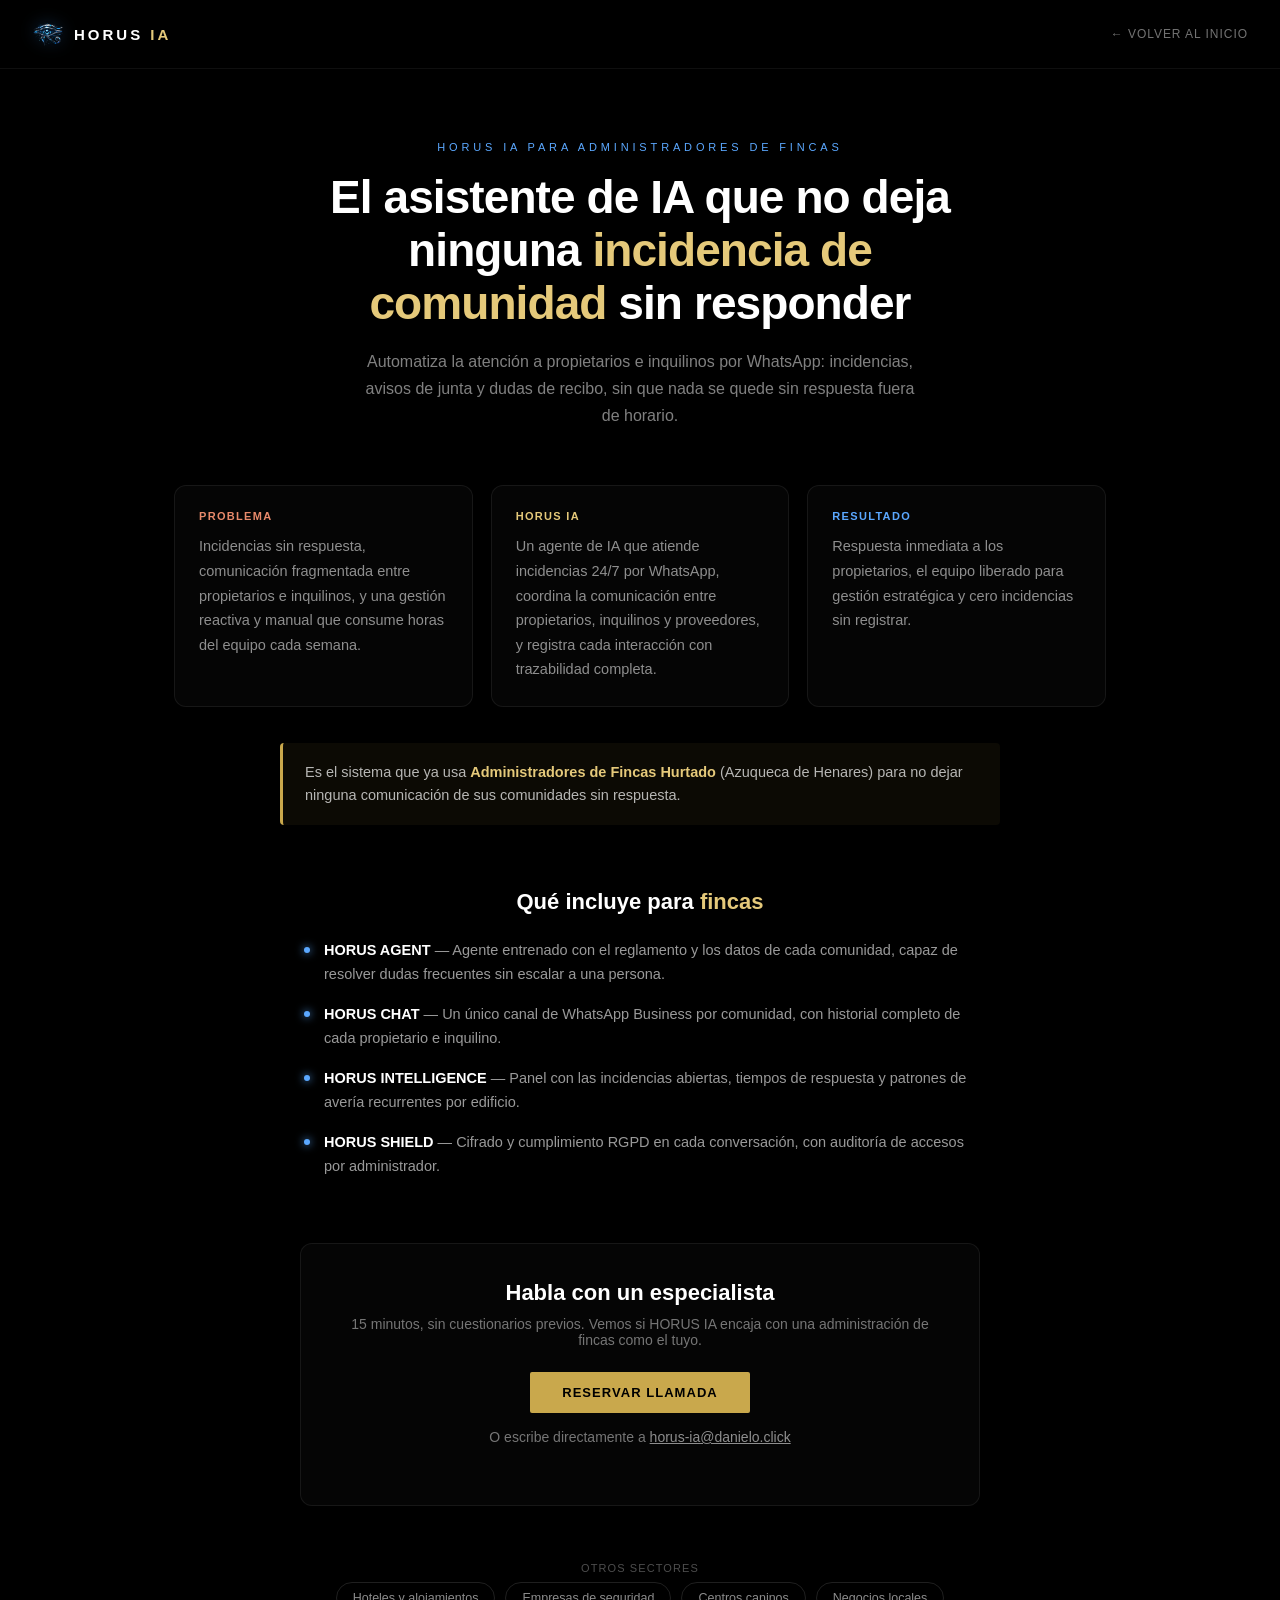
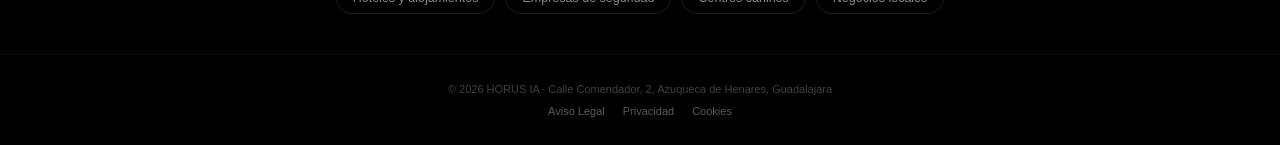
==== administradores-de-fincas.html @ b2a30b5a "Add files via upload" ====
<!DOCTYPE html>
<html lang="es">
<head>
<meta charset="UTF-8">
<meta name="viewport" content="width=device-width, initial-scale=1.0">
<title>Asistente de IA para Administradores de Fincas | HORUS IA</title>
<meta name="description" content="Agente de IA que atiende incidencias de comunidades 24/7, coordina propietarios e inquilinos y registra cada interacción con trazabilidad completa.">
<link rel="canonical" href="https://danielo.click/administradores-de-fincas.html">
<link rel="icon" type="image/png" sizes="32x32" href="favicon-32.png">
<link rel="icon" type="image/png" sizes="16x16" href="favicon-16.png">
<link rel="apple-touch-icon" sizes="180x180" href="apple-touch-icon.png">
<script type="application/ld+json">
{
  "@context": "https://schema.org",
  "@type": "Service",
  "serviceType": "Asistente de inteligencia artificial para administradores de fincas",
  "name": "HORUS IA para Administradores de Fincas",
  "description": "Agente de IA que atiende incidencias de comunidades 24/7, coordina propietarios e inquilinos y registra cada interacción con trazabilidad completa.",
  "provider": {
    "@type": "Organization",
    "name": "HORUS IA",
    "url": "https://danielo.click/",
    "email": "horus-ia@danielo.click",
    "telephone": "+34661679002"
  },
  "areaServed": {
    "@type": "Country",
    "name": "España"
  },
  "url": "https://danielo.click/administradores-de-fincas.html"
}
</script>
<style>
:root {
  --gold:       #C9A84C;
  --gold-light: #E5C97A;
  --blue:       #3B8FE8;
  --blue-bright:#5BA8FF;
  --black:      #000000;
  --white:      #FFFFFF;
}
*{margin:0;padding:0;box-sizing:border-box;}
html{scroll-behavior:smooth;}
body{
  background:var(--black);color:var(--white);
  font-family:-apple-system,BlinkMacSystemFont,'SF Pro Display','Segoe UI',sans-serif;
  min-height:100vh;display:flex;flex-direction:column;
}
header{
  display:flex;align-items:center;justify-content:space-between;
  padding:18px 32px;border-bottom:1px solid rgba(255,255,255,0.06);
  background:rgba(0,0,0,0.6);
}
.logo{display:flex;align-items:center;gap:10px;text-decoration:none;}
.logo img{width:32px;height:32px;object-fit:contain;filter:drop-shadow(0 0 8px rgba(59,143,232,0.5));}
.logo-text{font-size:15px;font-weight:700;letter-spacing:0.2em;text-transform:uppercase;color:var(--white);}
.logo-text .gold{color:var(--gold-light);}
.back-link{color:rgba(255,255,255,0.45);text-decoration:none;font-size:12px;letter-spacing:0.08em;text-transform:uppercase;transition:color 0.3s;}
.back-link:hover{color:var(--white);}

main{flex:1;}
.hero-wrap{max-width:720px;margin:0 auto;padding:72px 24px 8px;text-align:center;}
.eyebrow{font-size:11px;letter-spacing:0.35em;text-transform:uppercase;color:var(--blue-bright);margin-bottom:18px;}
h1{font-size:clamp(30px,4.5vw,46px);font-weight:800;line-height:1.15;letter-spacing:-0.02em;margin-bottom:18px;text-wrap:balance;}
h1 .gold{color:var(--gold-light);}
.sub{font-size:16px;color:rgba(255,255,255,0.5);max-width:560px;margin:0 auto;line-height:1.7;}

.cols{display:grid;grid-template-columns:repeat(3,1fr);gap:18px;max-width:980px;margin:48px auto 0;padding:0 24px;}
.col-card{background:rgba(255,255,255,0.02);border:1px solid rgba(255,255,255,0.07);border-radius:12px;padding:24px;}
.col-label{font-size:11px;letter-spacing:0.12em;text-transform:uppercase;margin-bottom:12px;display:block;font-weight:700;}
.col-label.problem{color:#E88A6B;}
.col-label.solution{color:var(--gold-light);}
.col-label.result{color:var(--blue-bright);}
.col-card p{color:rgba(255,255,255,0.55);font-size:14.5px;line-height:1.7;}

.client-note{max-width:720px;margin:36px auto 0;padding:18px 22px;border-left:3px solid var(--gold);background:rgba(201,168,76,0.06);border-radius:4px;font-size:14.5px;color:rgba(255,255,255,0.7);line-height:1.6;}
.client-note strong{color:var(--gold-light);}

h2.section-h{max-width:720px;margin:64px auto 24px;padding:0 24px;font-size:22px;font-weight:800;text-align:center;}
h2.section-h .gold{color:var(--gold-light);}

.features{max-width:720px;margin:0 auto 8px;padding:0 24px;display:flex;flex-direction:column;gap:16px;}
.feature-item{display:flex;gap:14px;align-items:flex-start;}
.feature-dot{width:6px;height:6px;border-radius:50%;background:var(--blue-bright);margin-top:8px;flex-shrink:0;box-shadow:0 0 8px var(--blue-bright);}
.feature-item p{color:rgba(255,255,255,0.6);font-size:14.5px;line-height:1.65;}
.feature-item strong{color:var(--white);}

.cta-card{max-width:680px;margin:64px auto 56px;padding:36px 32px;text-align:center;background:rgba(255,255,255,0.02);border:1px solid rgba(255,255,255,0.07);border-radius:12px;}
.cta-card h2{font-size:22px;margin-bottom:10px;}
.cta-card p{color:rgba(255,255,255,0.45);font-size:14px;margin-bottom:24px;}
.cta-btn{display:inline-block;background:var(--gold);color:var(--black);padding:13px 32px;border-radius:2px;text-decoration:none;font-size:13px;letter-spacing:0.08em;text-transform:uppercase;font-weight:700;transition:background 0.3s;}
.cta-btn:hover{background:var(--gold-light);}
.cta-secondary{margin-top:16px;font-size:12.5px;color:rgba(255,255,255,0.35);}
.cta-secondary a{color:rgba(255,255,255,0.55);}

.sector-links{max-width:980px;margin:0 auto;padding:0 24px 48px;text-align:center;}
.sector-links p{font-size:11px;text-transform:uppercase;letter-spacing:0.1em;color:rgba(255,255,255,0.3);margin-bottom:14px;}
.sector-links ul{display:flex;flex-wrap:wrap;justify-content:center;gap:10px;list-style:none;}
.sector-links a{font-size:12.5px;color:rgba(255,255,255,0.55);text-decoration:none;border:1px solid rgba(255,255,255,0.12);padding:8px 16px;border-radius:100px;transition:all 0.3s;}
.sector-links a:hover{color:var(--black);background:var(--gold-light);border-color:var(--gold-light);}

footer{text-align:center;padding:28px 24px;font-size:11px;color:rgba(255,255,255,0.25);border-top:1px solid rgba(255,255,255,0.05);}
footer a{color:rgba(255,255,255,0.35);text-decoration:none;}
footer a:hover{color:var(--gold-light);}
.footer-links{list-style:none;display:flex;justify-content:center;gap:18px;margin-top:10px;flex-wrap:wrap;}
.footer-links a{font-size:11px;}

@media(max-width:760px){
  .cols{grid-template-columns:1fr;}
  header{padding:16px 20px;}
  .hero-wrap{padding:48px 20px 8px;}
}
</style>
</head>
<body>

<header>
  <a href="index.html" class="logo">
    <img src="horus-eye-logo.png" alt="HORUS IA Logo">
    <span class="logo-text">HORUS <span class="gold">IA</span></span>
  </a>
  <a href="index.html" class="back-link">← Volver al inicio</a>
</header>

<main>
  <div class="hero-wrap">
    <p class="eyebrow">HORUS IA para administradores de fincas</p>
    <h1>El asistente de IA que no deja<br>ninguna <span class="gold">incidencia de comunidad</span> sin responder</h1>
    <p class="sub">Automatiza la atención a propietarios e inquilinos por WhatsApp: incidencias, avisos de junta y dudas de recibo, sin que nada se quede sin respuesta fuera de horario.</p>
  </div>

  <div class="cols">
    <div class="col-card">
      <span class="col-label problem">Problema</span>
      <p>Incidencias sin respuesta, comunicación fragmentada entre propietarios e inquilinos, y una gestión reactiva y manual que consume horas del equipo cada semana.</p>
    </div>
    <div class="col-card">
      <span class="col-label solution">HORUS IA</span>
      <p>Un agente de IA que atiende incidencias 24/7 por WhatsApp, coordina la comunicación entre propietarios, inquilinos y proveedores, y registra cada interacción con trazabilidad completa.</p>
    </div>
    <div class="col-card">
      <span class="col-label result">Resultado</span>
      <p>Respuesta inmediata a los propietarios, el equipo liberado para gestión estratégica y cero incidencias sin registrar.</p>
    </div>
  </div>

  <div class="client-note">Es el sistema que ya usa <strong>Administradores de Fincas Hurtado</strong> (Azuqueca de Henares) para no dejar ninguna comunicación de sus comunidades sin respuesta.</div>


  <h2 class="section-h">Qué incluye para <span class="gold">fincas</span></h2>
  <div class="features">
    <div class="feature-item"><span class="feature-dot"></span><p><strong>HORUS AGENT</strong> — Agente entrenado con el reglamento y los datos de cada comunidad, capaz de resolver dudas frecuentes sin escalar a una persona.</p></div>
    <div class="feature-item"><span class="feature-dot"></span><p><strong>HORUS CHAT</strong> — Un único canal de WhatsApp Business por comunidad, con historial completo de cada propietario e inquilino.</p></div>
    <div class="feature-item"><span class="feature-dot"></span><p><strong>HORUS INTELLIGENCE</strong> — Panel con las incidencias abiertas, tiempos de respuesta y patrones de avería recurrentes por edificio.</p></div>
    <div class="feature-item"><span class="feature-dot"></span><p><strong>HORUS SHIELD</strong> — Cifrado y cumplimiento RGPD en cada conversación, con auditoría de accesos por administrador.</p></div>
  </div>

  <div class="cta-card">
    <h2>Habla con un especialista</h2>
    <p>15 minutos, sin cuestionarios previos. Vemos si HORUS IA encaja con una administración de fincas como el tuyo.</p>
    <a href="agenda.html" class="cta-btn">Reservar llamada</a>
    <p class="cta-secondary">O escribe directamente a <a href="mailto:horus-ia@danielo.click">horus-ia@danielo.click</a></p>
  </div>

  <div class="sector-links">
    <p>Otros sectores</p>
    <ul>
      <li><a href="hoteles-alojamientos.html">Hoteles y alojamientos</a></li>
      <li><a href="empresas-seguridad.html">Empresas de seguridad</a></li>
      <li><a href="centros-caninos.html">Centros caninos</a></li>
      <li><a href="negocios-locales.html">Negocios locales</a></li>
    </ul>
  </div>
</main>

<footer>
  © 2026 HORUS IA · Calle Comendador, 2, Azuqueca de Henares, Guadalajara
  <ul class="footer-links">
    <li><a href="aviso-legal.html">Aviso Legal</a></li>
    <li><a href="politica-privacidad.html">Privacidad</a></li>
    <li><a href="politica-cookies.html">Cookies</a></li>
  </ul>
</footer>

</body>
</html>
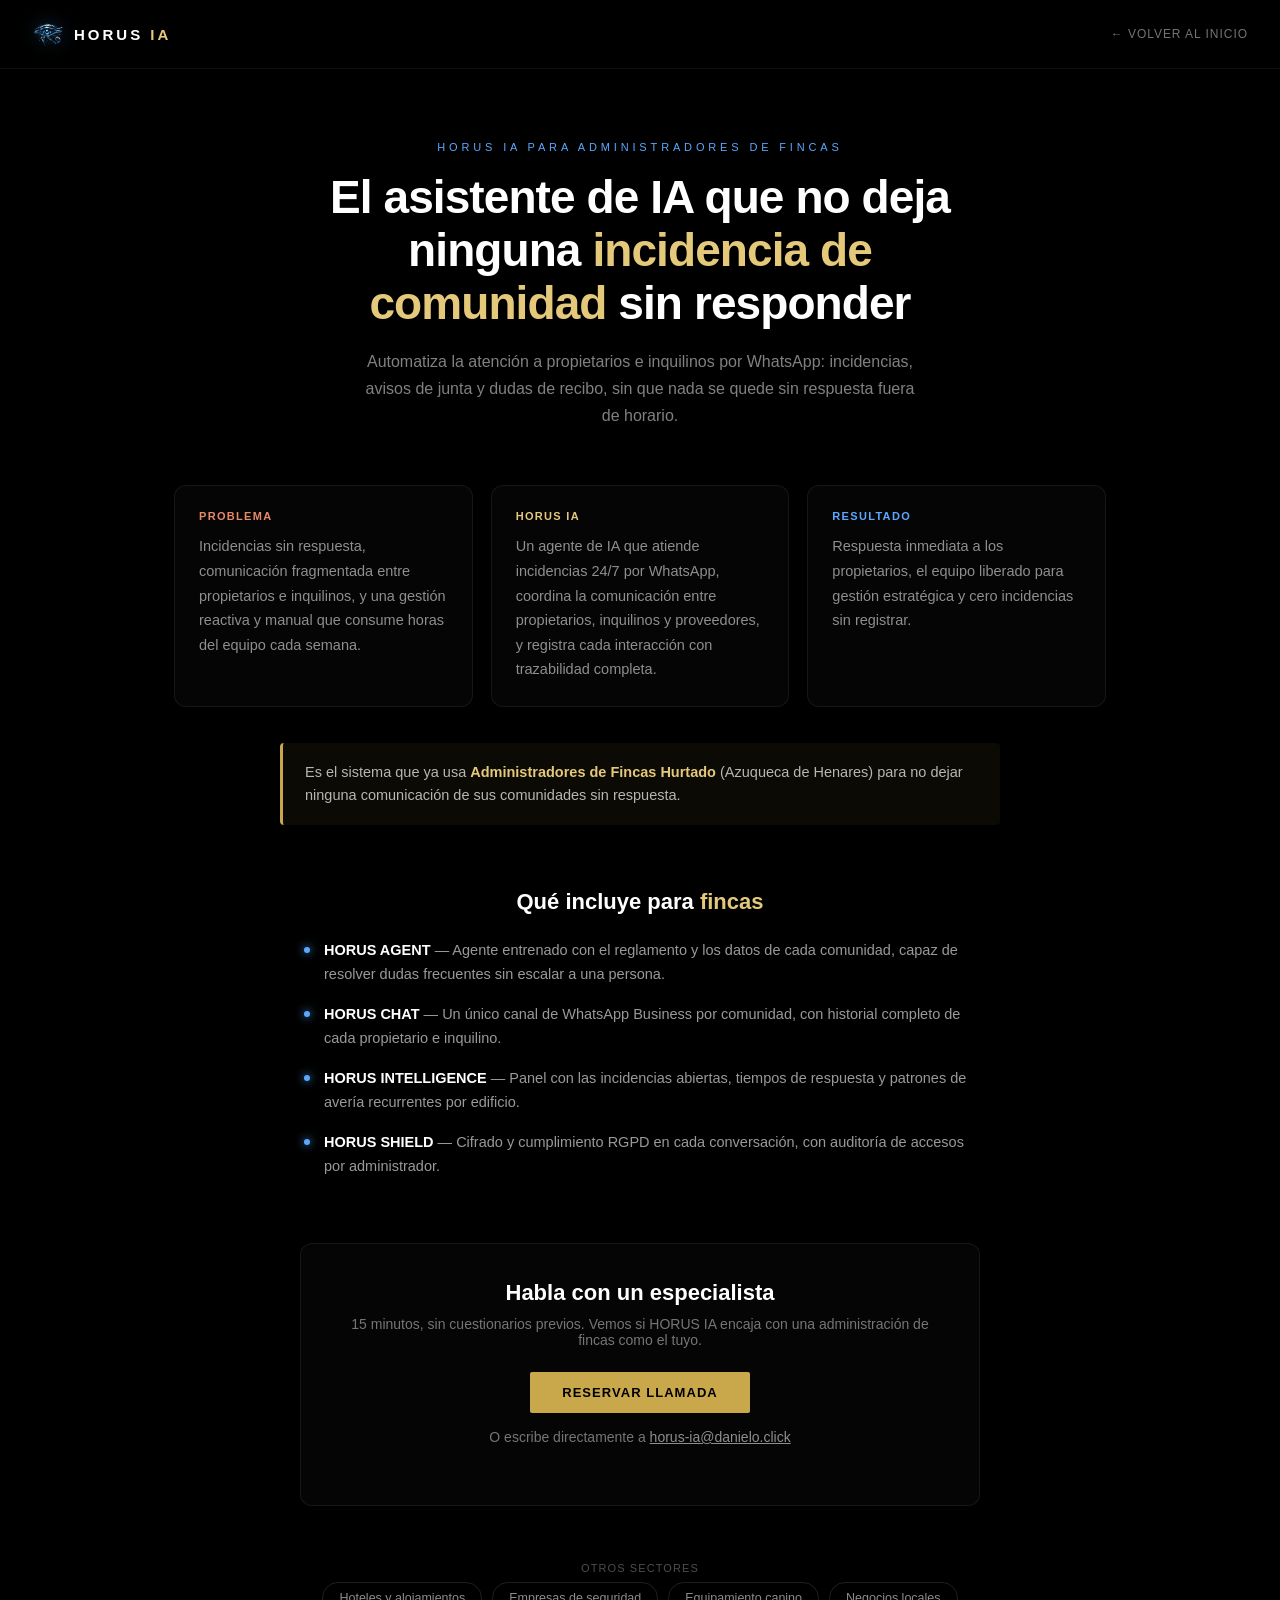
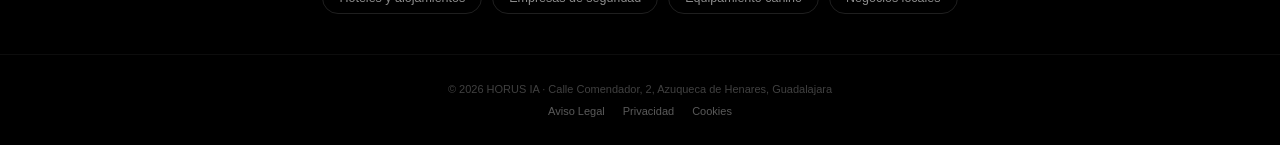
==== commit b23292a3: "Add files via upload" ====
--- a/administradores-de-fincas.html
+++ b/administradores-de-fincas.html
@@ -167,7 +167,7 @@
     <ul>
       <li><a href="hoteles-alojamientos.html">Hoteles y alojamientos</a></li>
       <li><a href="empresas-seguridad.html">Empresas de seguridad</a></li>
-      <li><a href="centros-caninos.html">Centros caninos</a></li>
+      <li><a href="centros-caninos.html">Equipamiento canino</a></li>
       <li><a href="negocios-locales.html">Negocios locales</a></li>
     </ul>
   </div>
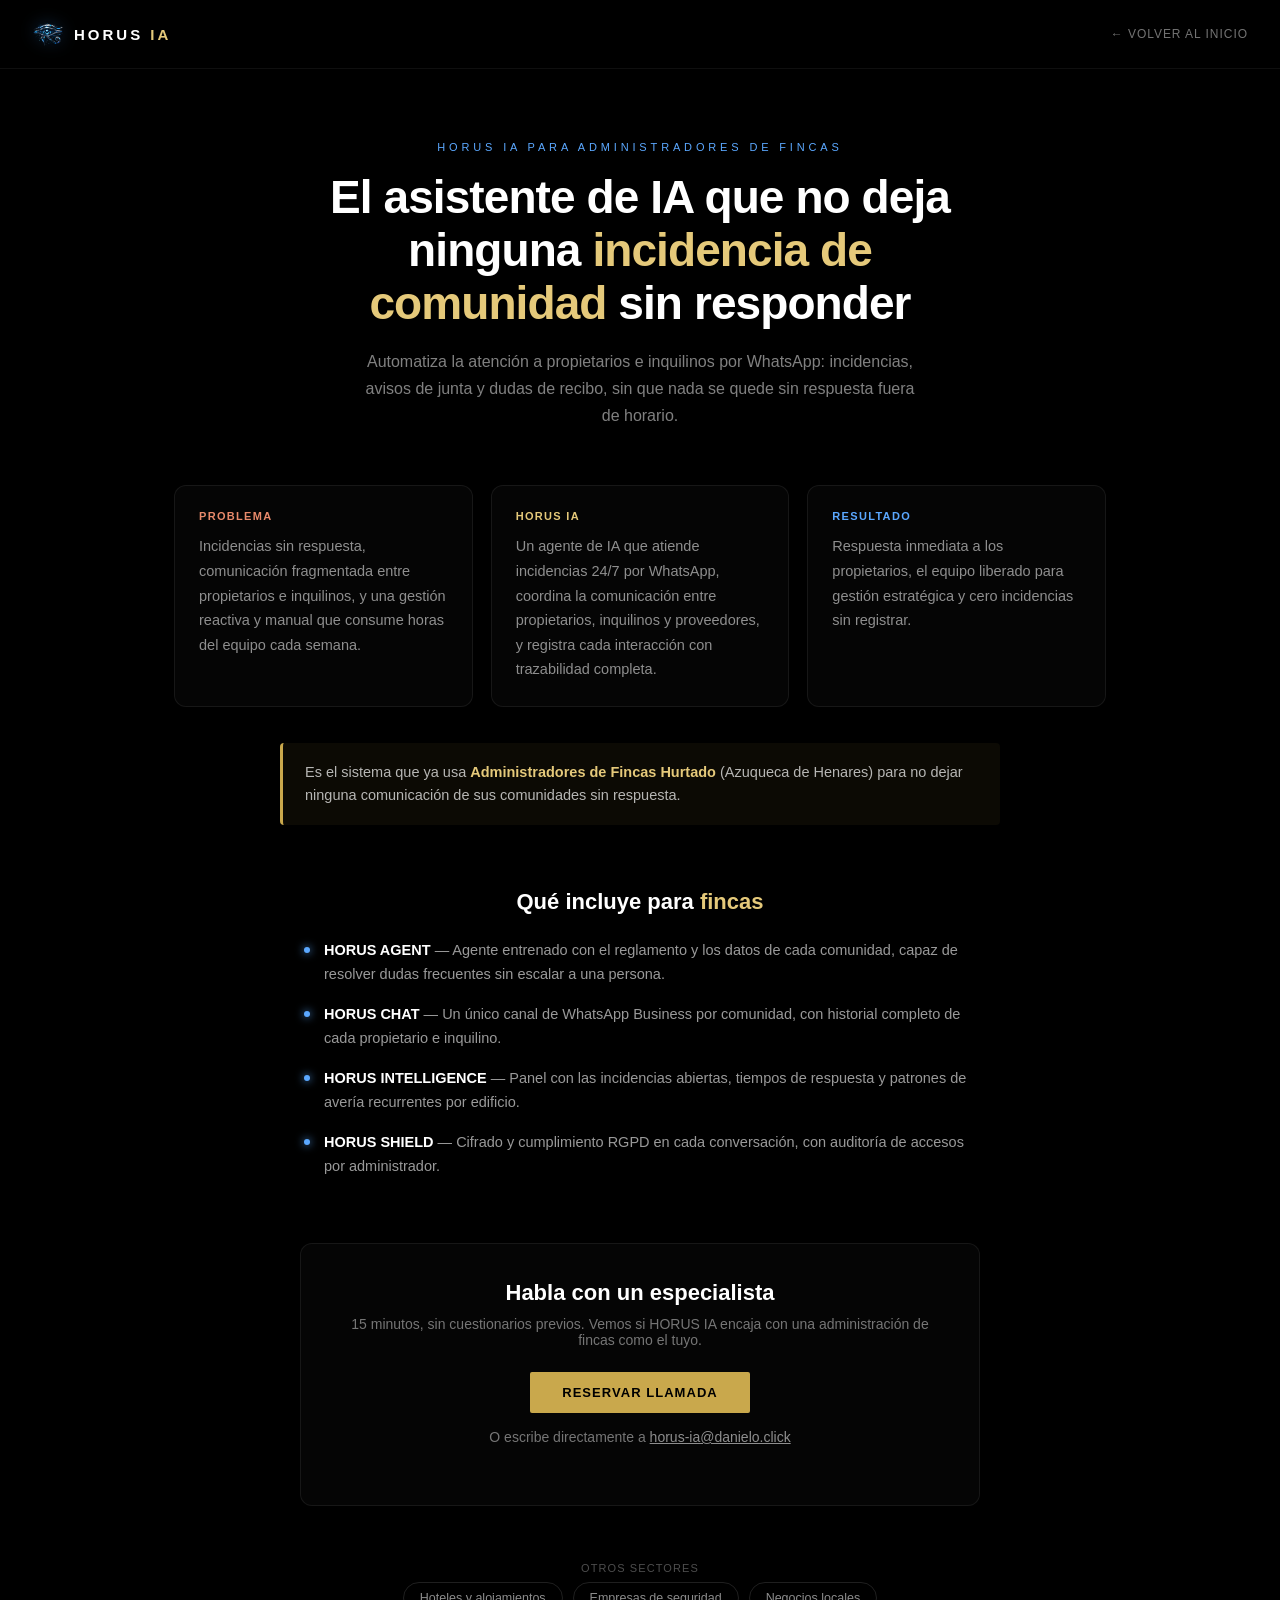
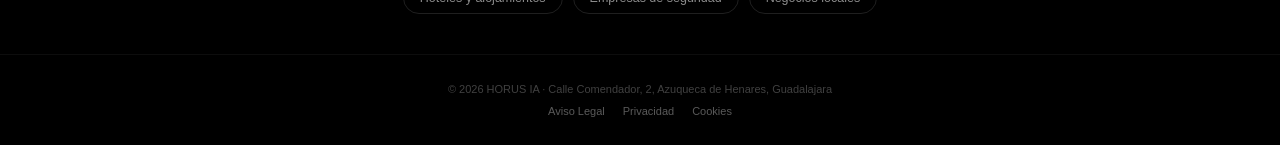
==== commit 4de6ea3b: "Replace landing with the follow-up redesign - New home: full-viewport hero over the eye film, glass " ====
--- a/administradores-de-fincas.html
+++ b/administradores-de-fincas.html
@@ -167,7 +167,6 @@
     <ul>
       <li><a href="hoteles-alojamientos.html">Hoteles y alojamientos</a></li>
       <li><a href="empresas-seguridad.html">Empresas de seguridad</a></li>
-      <li><a href="centros-caninos.html">Equipamiento canino</a></li>
       <li><a href="negocios-locales.html">Negocios locales</a></li>
     </ul>
   </div>
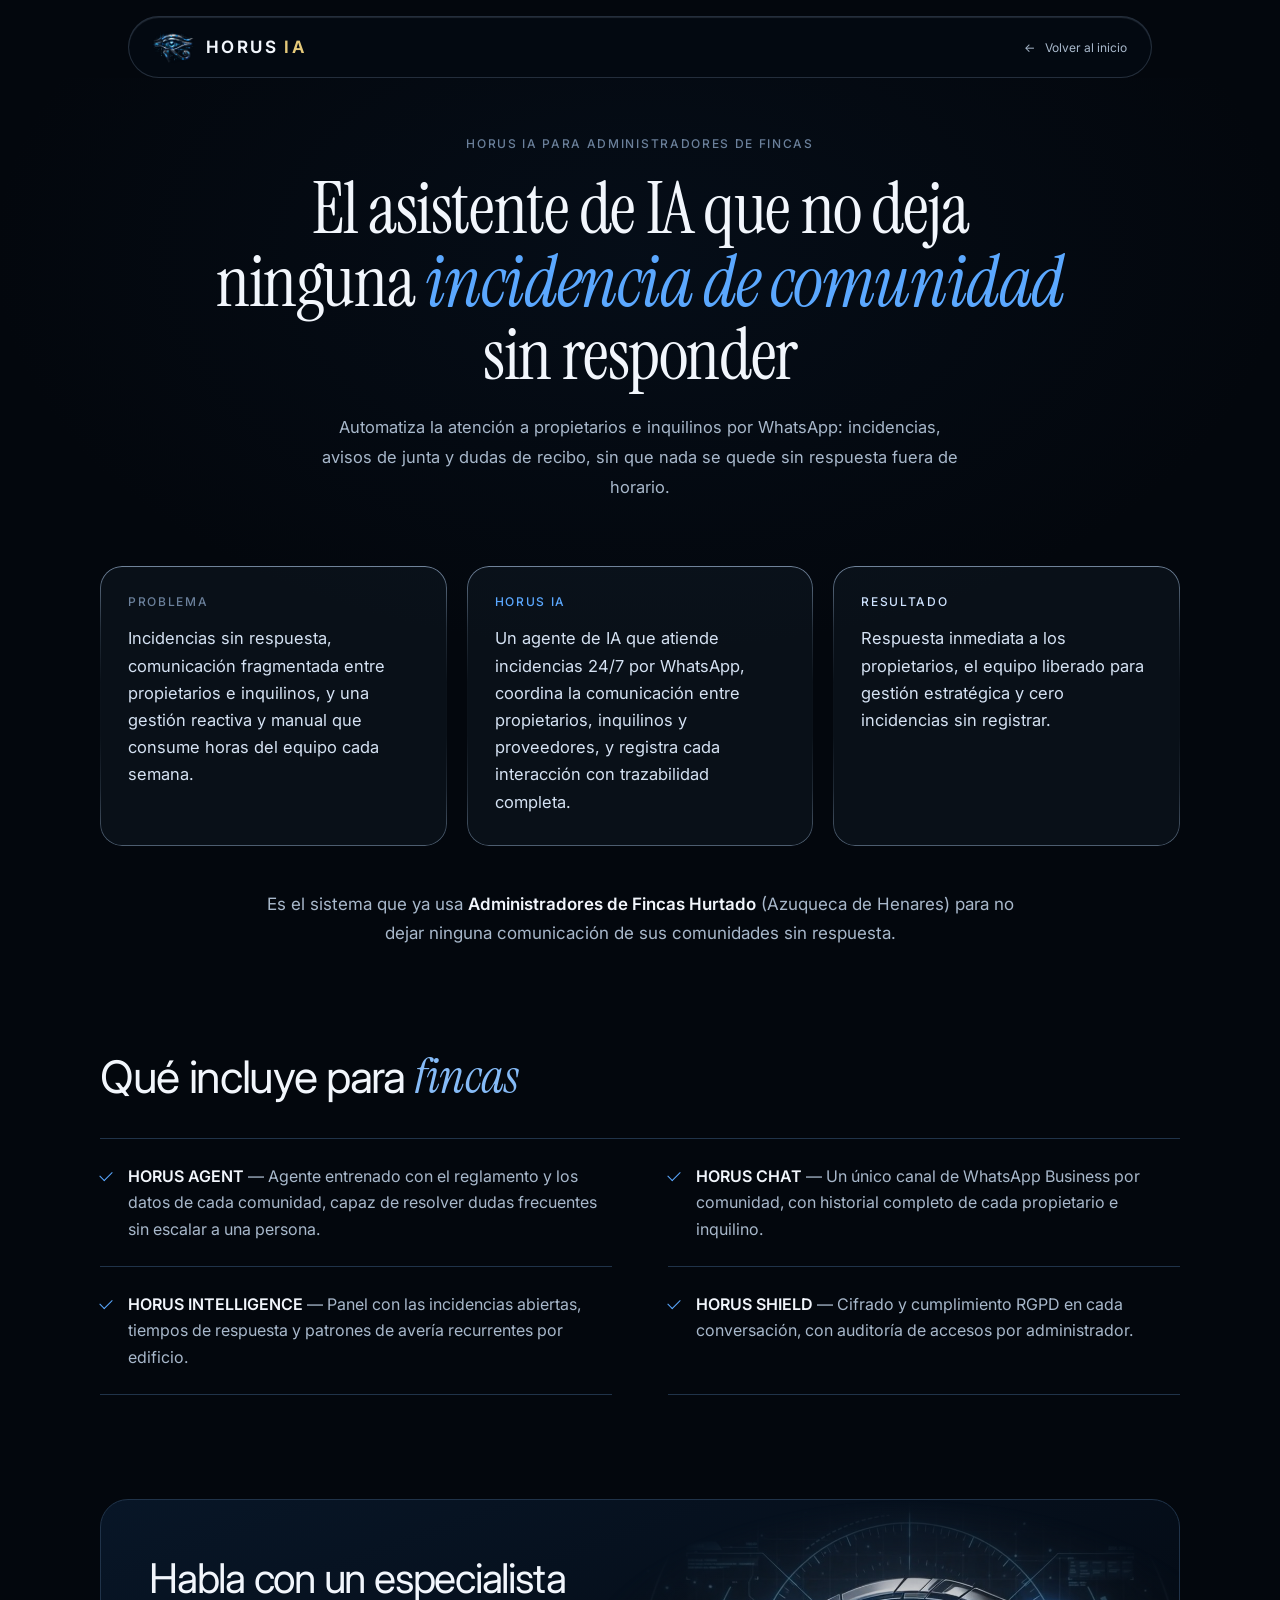
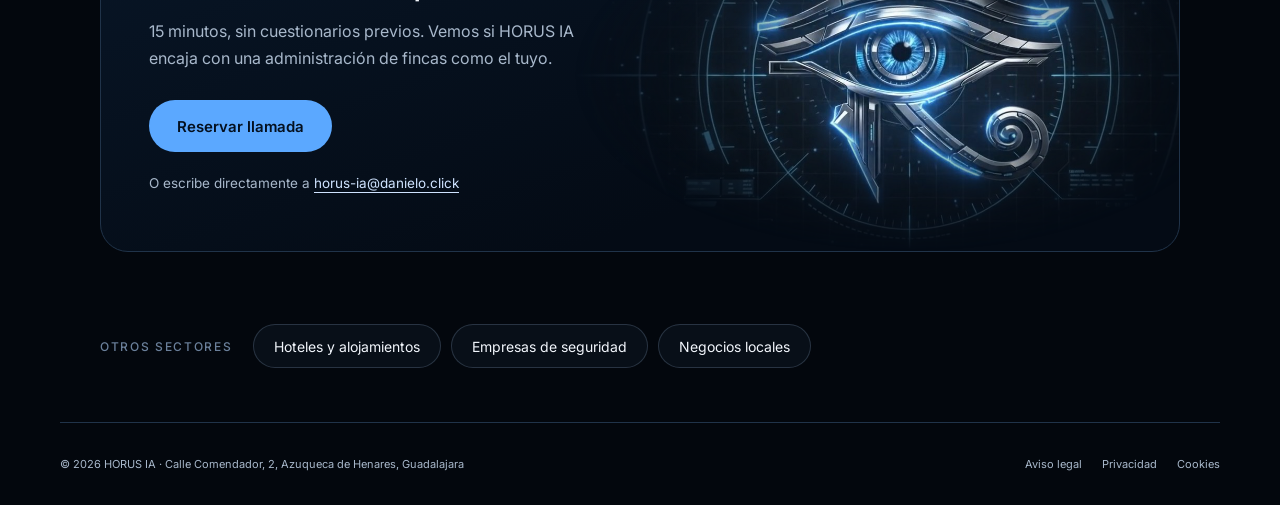
==== commit 54ab1560: "Restyle legal and sector pages; restore the chat widget - Legal pages (3) and sector pages (4) now u" ====
--- a/administradores-de-fincas.html
+++ b/administradores-de-fincas.html
@@ -30,103 +30,27 @@
   "url": "https://danielo.click/administradores-de-fincas.html"
 }
 </script>
-<style>
-:root {
-  --gold:       #C9A84C;
-  --gold-light: #E5C97A;
-  --blue:       #3B8FE8;
-  --blue-bright:#5BA8FF;
-  --black:      #000000;
-  --white:      #FFFFFF;
-}
-*{margin:0;padding:0;box-sizing:border-box;}
-html{scroll-behavior:smooth;}
-body{
-  background:var(--black);color:var(--white);
-  font-family:-apple-system,BlinkMacSystemFont,'SF Pro Display','Segoe UI',sans-serif;
-  min-height:100vh;display:flex;flex-direction:column;
-}
-header{
-  display:flex;align-items:center;justify-content:space-between;
-  padding:18px 32px;border-bottom:1px solid rgba(255,255,255,0.06);
-  background:rgba(0,0,0,0.6);
-}
-.logo{display:flex;align-items:center;gap:10px;text-decoration:none;}
-.logo img{width:32px;height:32px;object-fit:contain;filter:drop-shadow(0 0 8px rgba(59,143,232,0.5));}
-.logo-text{font-size:15px;font-weight:700;letter-spacing:0.2em;text-transform:uppercase;color:var(--white);}
-.logo-text .gold{color:var(--gold-light);}
-.back-link{color:rgba(255,255,255,0.45);text-decoration:none;font-size:12px;letter-spacing:0.08em;text-transform:uppercase;transition:color 0.3s;}
-.back-link:hover{color:var(--white);}
-
-main{flex:1;}
-.hero-wrap{max-width:720px;margin:0 auto;padding:72px 24px 8px;text-align:center;}
-.eyebrow{font-size:11px;letter-spacing:0.35em;text-transform:uppercase;color:var(--blue-bright);margin-bottom:18px;}
-h1{font-size:clamp(30px,4.5vw,46px);font-weight:800;line-height:1.15;letter-spacing:-0.02em;margin-bottom:18px;text-wrap:balance;}
-h1 .gold{color:var(--gold-light);}
-.sub{font-size:16px;color:rgba(255,255,255,0.5);max-width:560px;margin:0 auto;line-height:1.7;}
-
-.cols{display:grid;grid-template-columns:repeat(3,1fr);gap:18px;max-width:980px;margin:48px auto 0;padding:0 24px;}
-.col-card{background:rgba(255,255,255,0.02);border:1px solid rgba(255,255,255,0.07);border-radius:12px;padding:24px;}
-.col-label{font-size:11px;letter-spacing:0.12em;text-transform:uppercase;margin-bottom:12px;display:block;font-weight:700;}
-.col-label.problem{color:#E88A6B;}
-.col-label.solution{color:var(--gold-light);}
-.col-label.result{color:var(--blue-bright);}
-.col-card p{color:rgba(255,255,255,0.55);font-size:14.5px;line-height:1.7;}
-
-.client-note{max-width:720px;margin:36px auto 0;padding:18px 22px;border-left:3px solid var(--gold);background:rgba(201,168,76,0.06);border-radius:4px;font-size:14.5px;color:rgba(255,255,255,0.7);line-height:1.6;}
-.client-note strong{color:var(--gold-light);}
-
-h2.section-h{max-width:720px;margin:64px auto 24px;padding:0 24px;font-size:22px;font-weight:800;text-align:center;}
-h2.section-h .gold{color:var(--gold-light);}
-
-.features{max-width:720px;margin:0 auto 8px;padding:0 24px;display:flex;flex-direction:column;gap:16px;}
-.feature-item{display:flex;gap:14px;align-items:flex-start;}
-.feature-dot{width:6px;height:6px;border-radius:50%;background:var(--blue-bright);margin-top:8px;flex-shrink:0;box-shadow:0 0 8px var(--blue-bright);}
-.feature-item p{color:rgba(255,255,255,0.6);font-size:14.5px;line-height:1.65;}
-.feature-item strong{color:var(--white);}
-
-.cta-card{max-width:680px;margin:64px auto 56px;padding:36px 32px;text-align:center;background:rgba(255,255,255,0.02);border:1px solid rgba(255,255,255,0.07);border-radius:12px;}
-.cta-card h2{font-size:22px;margin-bottom:10px;}
-.cta-card p{color:rgba(255,255,255,0.45);font-size:14px;margin-bottom:24px;}
-.cta-btn{display:inline-block;background:var(--gold);color:var(--black);padding:13px 32px;border-radius:2px;text-decoration:none;font-size:13px;letter-spacing:0.08em;text-transform:uppercase;font-weight:700;transition:background 0.3s;}
-.cta-btn:hover{background:var(--gold-light);}
-.cta-secondary{margin-top:16px;font-size:12.5px;color:rgba(255,255,255,0.35);}
-.cta-secondary a{color:rgba(255,255,255,0.55);}
-
-.sector-links{max-width:980px;margin:0 auto;padding:0 24px 48px;text-align:center;}
-.sector-links p{font-size:11px;text-transform:uppercase;letter-spacing:0.1em;color:rgba(255,255,255,0.3);margin-bottom:14px;}
-.sector-links ul{display:flex;flex-wrap:wrap;justify-content:center;gap:10px;list-style:none;}
-.sector-links a{font-size:12.5px;color:rgba(255,255,255,0.55);text-decoration:none;border:1px solid rgba(255,255,255,0.12);padding:8px 16px;border-radius:100px;transition:all 0.3s;}
-.sector-links a:hover{color:var(--black);background:var(--gold-light);border-color:var(--gold-light);}
-
-footer{text-align:center;padding:28px 24px;font-size:11px;color:rgba(255,255,255,0.25);border-top:1px solid rgba(255,255,255,0.05);}
-footer a{color:rgba(255,255,255,0.35);text-decoration:none;}
-footer a:hover{color:var(--gold-light);}
-.footer-links{list-style:none;display:flex;justify-content:center;gap:18px;margin-top:10px;flex-wrap:wrap;}
-.footer-links a{font-size:11px;}
-
-@media(max-width:760px){
-  .cols{grid-template-columns:1fr;}
-  header{padding:16px 20px;}
-  .hero-wrap{padding:48px 20px 8px;}
-}
-</style>
+<meta name="theme-color" content="#03070d">
+<link rel="stylesheet" href="agenda.css">
+<link rel="stylesheet" href="typography.css">
+<link rel="stylesheet" href="pages.css">
 </head>
 <body>
 
-<header>
-  <a href="index.html" class="logo">
-    <img src="horus-eye-logo.png" alt="HORUS IA Logo">
-    <span class="logo-text">HORUS <span class="gold">IA</span></span>
+<a class="skip-link" href="#contenido">Saltar al contenido</a>
+<header class="site-header">
+  <a class="brand" href="index.html" aria-label="HORUS IA, volver al inicio">
+    <img src="assets/horus-eye-logo-192.png" width="44" height="35" alt="">
+    <span>HORUS <b>IA</b></span>
   </a>
-  <a href="index.html" class="back-link">← Volver al inicio</a>
+  <a class="back-link" href="index.html"><span aria-hidden="true">←</span> Volver al inicio</a>
 </header>
 
-<main>
-  <div class="hero-wrap">
+<main id="contenido" class="sector">
+  <div class="booking-intro">
     <p class="eyebrow">HORUS IA para administradores de fincas</p>
-    <h1>El asistente de IA que no deja<br>ninguna <span class="gold">incidencia de comunidad</span> sin responder</h1>
-    <p class="sub">Automatiza la atención a propietarios e inquilinos por WhatsApp: incidencias, avisos de junta y dudas de recibo, sin que nada se quede sin respuesta fuera de horario.</p>
+    <h1>El asistente de IA que no deja<br>ninguna <em>incidencia de comunidad</em> sin responder</h1>
+    <p class="intro-description">Automatiza la atención a propietarios e inquilinos por WhatsApp: incidencias, avisos de junta y dudas de recibo, sin que nada se quede sin respuesta fuera de horario.</p>
   </div>
 
   <div class="cols">
@@ -147,7 +71,7 @@
   <div class="client-note">Es el sistema que ya usa <strong>Administradores de Fincas Hurtado</strong> (Azuqueca de Henares) para no dejar ninguna comunicación de sus comunidades sin respuesta.</div>
 
 
-  <h2 class="section-h">Qué incluye para <span class="gold">fincas</span></h2>
+  <h2 class="section-h">Qué incluye para <em>fincas</em></h2>
   <div class="features">
     <div class="feature-item"><span class="feature-dot"></span><p><strong>HORUS AGENT</strong> — Agente entrenado con el reglamento y los datos de cada comunidad, capaz de resolver dudas frecuentes sin escalar a una persona.</p></div>
     <div class="feature-item"><span class="feature-dot"></span><p><strong>HORUS CHAT</strong> — Un único canal de WhatsApp Business por comunidad, con historial completo de cada propietario e inquilino.</p></div>
@@ -172,14 +96,7 @@
   </div>
 </main>
 
-<footer>
-  © 2026 HORUS IA · Calle Comendador, 2, Azuqueca de Henares, Guadalajara
-  <ul class="footer-links">
-    <li><a href="aviso-legal.html">Aviso Legal</a></li>
-    <li><a href="politica-privacidad.html">Privacidad</a></li>
-    <li><a href="politica-cookies.html">Cookies</a></li>
-  </ul>
-</footer>
+<footer><p>© 2026 HORUS IA · Calle Comendador, 2, Azuqueca de Henares, Guadalajara</p><nav class="footer-links" aria-label="Información legal"><a href="aviso-legal.html">Aviso legal</a><a href="politica-privacidad.html">Privacidad</a><a href="politica-cookies.html">Cookies</a></nav></footer>
 
 </body>
 </html>
--- a/agenda.css
+++ b/agenda.css
@@ -0,0 +1,87 @@
+/* Shared shell for the inner pages (booking, thank-you, sector and legal): header, intro and footer. */
+:root {
+  color-scheme: dark;
+  --background: #03070d;
+  --surface: #071221;
+  --text: #f2f6fc;
+  --muted: #a8b8cb;
+  --blue: #3b8fe8;
+  --blue-bright: #5ba8ff;
+  --line: #203349;
+}
+* { box-sizing: border-box; }
+body { margin: 0; min-width: 280px; background: var(--background); color: var(--text); font-family: var(--font-body, Inter, Arial, sans-serif); -webkit-font-smoothing: antialiased; }
+a { color: inherit; }
+button { font: inherit; }
+a, button { -webkit-tap-highlight-color: transparent; }
+a:focus-visible, button:focus-visible { outline: 2px solid var(--blue-bright); outline-offset: 5px; border-radius: 3px; }
+[hidden] { display: none !important; }
+.skip-link { position: fixed; z-index: 10; top: 10px; left: 10px; padding: 12px 18px; background: var(--blue-bright); color: #05101e; transform: translateY(-150%); }
+.skip-link:focus { transform: none; }
+.site-header { width: min(1024px, calc(100% - 32px)); margin: 16px auto 0; min-height: 60px; padding: 8px 24px 8px 22px; display: flex; justify-content: space-between; align-items: center; gap: 24px; border: 1px solid #b4d7ff2e; border-radius: 999px; background: #050c1680; box-shadow: inset 0 1px 1px #d2e6ff24; }
+.brand { display: inline-flex; align-items: center; gap: 11px; text-decoration: none; }
+.brand img { width: 44px; height: 35px; object-fit: contain; }
+.brand > span { font-family: var(--font-heading, var(--font-body, Inter, Arial, sans-serif)); font-size: 17px; font-weight: 650; letter-spacing: .14em; white-space: nowrap; }
+.brand b { color: #e5c97a; font-weight: 650; }
+.back-link { display: inline-flex; gap: 10px; align-items: center; min-height: 44px; font-size: 12px; color: var(--muted); text-decoration: none; }
+.back-link:hover { color: var(--blue-bright); }
+main { padding: 58px 24px 54px; background: radial-gradient(ellipse 650px 400px at 50% 9%, #102a492e, transparent); }
+.booking-intro { text-align: center; margin: 0 auto; max-width: 760px; }
+.eyebrow { color: #6b809b; font-size: 12px; letter-spacing: .14em; font-weight: 500; margin: 0 0 21px; }
+.booking-intro h1 { margin: 0; font-family: var(--font-display, Georgia, serif); font-weight: 400; font-size: clamp(40px, 5.6vw, 76px); line-height: 1.02; letter-spacing: -.02em; }
+.booking-intro h1 em { color: var(--blue-bright); font-style: italic; }
+.intro-description { max-width: 580px; margin: 22px auto 0; font-size: 15px; line-height: 1.8; color: var(--muted); }
+.call-details { display: flex; justify-content: center; flex-wrap: wrap; list-style: none; padding: 0; margin: 25px 0 38px; gap: 10px 28px; color: #cbdbec; font-size: 12px; }
+.call-details li { display: flex; align-items: center; gap: 8px; }
+.call-details span { color: var(--blue-bright); }
+.booking-section { max-width: 1080px; margin: 0 auto; }
+.booking-heading { margin: 0 0 18px; text-align: center; }
+h2 { margin: 0; font-family: var(--font-heading, var(--font-body, Inter, Arial, sans-serif)); font-weight: 500; font-size: 16px; line-height: 1.5; letter-spacing: -.015em; }
+.booking-card { padding: 16px; border: 1px solid var(--line); border-radius: 22px; background: var(--surface); box-shadow: 0 18px 90px #02071066; }
+#cal-booking-inline { width: 100%; min-height: 650px; }
+#cal-booking-inline iframe { max-width: 100%; }
+.calendar-status { display: flex; align-items: center; justify-content: center; flex-wrap: wrap; gap: 10px 13px; padding: 14px; margin-bottom: 12px; border: 1px solid #25496f; border-radius: 6px; color: #c4ddfb; background: #102339; }
+.calendar-status p { margin: 0; font-size: 12px; line-height: 1.7; text-align: center; }
+.loading-dot { width: 7px; height: 7px; border-radius: 50%; background: var(--blue-bright); animation: pulse 1.6s ease-in-out infinite; }
+.calendar-status.is-delayed .loading-dot { animation: none; }
+.retry-button { background: transparent; border: 1px solid var(--blue); border-radius: 4px; color: #d7e9ff; min-height: 40px; padding: 8px 13px; font-size: 12px; cursor: pointer; }
+.retry-button:hover { background: #183a5e; }
+.calendar-fallback { display: flex; flex-wrap: wrap; gap: 4px 8px; justify-content: center; align-items: center; margin: 21px 0 0; color: var(--muted); font-size: 12px; line-height: 1.7; text-align: center; }
+.calendar-fallback a { color: var(--blue-bright); text-decoration-thickness: 1px; text-underline-offset: 4px; padding-block: 8px; }
+.calendar-fallback a:hover { color: #bad9ff; }
+.booking-confirmation { text-align: center; color: #bac9dc; font-size: 11px; line-height: 1.7; margin: 8px 0 0; }
+.booking-confirmation span { color: var(--blue-bright); margin-right: 6px; }
+.noscript-note { color: var(--muted); padding: 20px; font-size: 14px; line-height: 1.7; }
+footer { display: flex; align-items: center; justify-content: space-between; gap: 20px; max-width: 1160px; width: calc(100% - 80px); margin: 0 auto; border-top: 1px solid var(--line); padding-block: 26px; color: var(--muted); font-size: 11px; }
+footer p { margin: 0; }
+footer a { padding-block: 8px; text-decoration: none; }
+footer a:hover { color: var(--blue-bright); }
+.thanks-card { max-width: 520px; margin: 40px auto 0; padding: 32px 28px; border: 1px solid var(--line); border-radius: 22px; background: var(--surface); }
+.thanks-card p { margin: 0; color: var(--muted); font-size: 15px; line-height: 1.7; }
+.thanks-card a:not(.thanks-button) { color: var(--blue-bright); text-underline-offset: 4px; }
+.thanks-button { display: inline-flex; align-items: center; justify-content: center; min-height: 52px; margin: 20px 0; padding: 14px 28px; border-radius: 999px; background: var(--blue-bright); color: #04101f; font-size: 15px; font-weight: 600; text-decoration: none; }
+.thanks-button:hover { background: #8cc3ff; }
+.footer-links { display: flex; flex-wrap: wrap; gap: 4px 20px; }
+@keyframes pulse { 50% { opacity: .25; } }
+@media (max-width: 640px) {
+  .site-header { min-height: 56px; width: calc(100% - 20px); margin-top: 10px; padding: 6px 18px; gap: 12px; }
+  .brand { gap: 7px; }
+  .brand img { width: 37px; height: 31px; }
+  .brand > span { font-size: 15px; letter-spacing: .12em; }
+  .back-link { font-size: 11px; gap: 6px; }
+  main { padding: 38px 14px 35px; }
+  .eyebrow { font-size: 9px; margin-bottom: 17px; }
+  .booking-intro h1 { font-size: clamp(38px, 10.5vw, 48px); }
+  .intro-description { padding-inline: 9px; font-size: 13px; margin-top: 20px; line-height: 1.8; }
+  .call-details { margin-block: 22px 33px; gap: 10px 15px; font-size: 10px; }
+  .call-details li { gap: 5px; }
+  h2 { font-size: 14px; padding-inline: 15px; }
+  .booking-card { padding: 5px; border-radius: 14px; }
+  #cal-booking-inline { min-height: 700px; }
+  .calendar-status { padding: 14px 10px; margin: 5px 5px 10px; }
+  .calendar-status p { font-size: 11px; }
+  .calendar-fallback { font-size: 11px; margin-top: 15px; }
+  .booking-confirmation { font-size: 10px; }
+  footer { flex-direction: column; align-items: flex-start; width: calc(100% - 36px); font-size: 10px; gap: 4px; }
+}
+@media (prefers-reduced-motion: reduce) { .loading-dot { animation: none; } }
--- a/typography.css
+++ b/typography.css
@@ -0,0 +1,34 @@
+/* Inter and Instrument Serif (SIL Open Font License), served locally. Licenses: assets/fonts/*-OFL.txt. */
+@font-face {
+  font-family: "Horus Inter";
+  src: url("assets/fonts/inter-variable.woff2") format("woff2");
+  font-style: normal;
+  font-weight: 100 900;
+  font-display: swap;
+}
+@font-face {
+  font-family: "Horus Instrument Serif";
+  src: url("assets/fonts/instrumentserif-regular.woff2") format("woff2");
+  font-style: normal;
+  font-weight: 400;
+  font-display: swap;
+}
+@font-face {
+  font-family: "Horus Instrument Serif";
+  src: url("assets/fonts/instrumentserif-italic.woff2") format("woff2");
+  font-style: italic;
+  font-weight: 400;
+  font-display: swap;
+}
+:root {
+  --font-display: "Horus Instrument Serif", "Iowan Old Style", Georgia, serif;
+  --font-body: "Horus Inter", Arial, sans-serif;
+  --font-heading: "Horus Inter", Arial, sans-serif;
+}
+body {
+  font-family: var(--font-body);
+  font-optical-sizing: auto;
+}
+h1, h2, h3, h4, .brand {
+  font-family: var(--font-heading);
+}
--- a/pages.css
+++ b/pages.css
@@ -0,0 +1,128 @@
+/* Sector and legal pages. The shell (header, intro, footer) comes from agenda.css. */
+.eyebrow { text-transform: uppercase; }
+
+/* Liquid-glass card, as on the home page: faint tint and a rim that is bright at top and bottom only. */
+.col-card {
+  position: relative;
+  background: rgba(120, 170, 235, .05);
+  box-shadow: inset 0 1px 1px rgba(210, 230, 255, .14);
+}
+.col-card::before {
+  content: "";
+  position: absolute;
+  inset: 0;
+  padding: 1px;
+  border-radius: inherit;
+  background: linear-gradient(180deg, rgba(190, 220, 255, .5) 0%, rgba(190, 220, 255, .14) 22%, rgba(190, 220, 255, 0) 42%, rgba(190, 220, 255, 0) 60%, rgba(190, 220, 255, .12) 80%, rgba(190, 220, 255, .38) 100%);
+  -webkit-mask: linear-gradient(#000 0 0) content-box, linear-gradient(#000 0 0);
+  -webkit-mask-composite: xor;
+  mask-composite: exclude;
+  pointer-events: none;
+}
+
+/* Sector pages */
+.sector .booking-intro { max-width: 900px; }
+.sector .intro-description { max-width: 640px; font-size: 16.5px; }
+.cols { display: grid; grid-template-columns: repeat(3, minmax(0, 1fr)); gap: 20px; max-width: 1080px; margin: 64px auto 0; }
+.col-card { padding: 28px 28px 30px; border-radius: 22px; }
+.col-label { display: block; margin-bottom: 16px; color: #6b809b; font-size: 12px; font-weight: 500; letter-spacing: .14em; text-transform: uppercase; }
+.col-label.solution { color: var(--blue-bright); }
+.col-label.result { color: #cfe3ff; }
+.col-card p { margin: 0; color: #d5e2f3; font-size: 16.5px; line-height: 1.65; }
+.client-note { max-width: 760px; margin: 44px auto 0; color: var(--muted); font-size: 17px; line-height: 1.7; text-align: center; }
+.client-note strong { color: var(--text); font-weight: 600; }
+
+.section-h { max-width: 1080px; margin: 104px auto 36px; font-size: clamp(30px, 3.5vw, 46px); font-weight: 400; line-height: 1.12; letter-spacing: -.03em; }
+.section-h em { color: #86bbf7; font-family: var(--font-display, Georgia, serif); font-size: 1.1em; font-style: italic; letter-spacing: -.01em; line-height: 1; }
+.features { display: grid; grid-template-columns: repeat(2, minmax(0, 1fr)); column-gap: 56px; max-width: 1080px; margin: 0 auto; border-top: 1px solid var(--line); }
+.feature-item { display: flex; gap: 16px; padding: 24px 0; border-bottom: 1px solid var(--line); }
+.feature-dot { flex-shrink: 0; width: 12px; height: 7px; margin-top: .5em; border-left: 1.5px solid var(--blue-bright); border-bottom: 1.5px solid var(--blue-bright); transform: rotate(-45deg); }
+.feature-item p { margin: 0; color: var(--muted); font-size: 16px; line-height: 1.65; }
+.feature-item strong { color: var(--text); font-weight: 600; }
+
+.cta-card {
+  position: relative;
+  isolation: isolate;
+  max-width: 1080px;
+  margin: 104px auto 0;
+  padding: 56px 48px;
+  overflow: hidden;
+  border: 1px solid var(--line);
+  border-radius: 28px;
+  background: linear-gradient(160deg, #081627, #040b15 70%);
+}
+.cta-card::before {
+  content: "";
+  position: absolute;
+  z-index: -1;
+  top: 0;
+  bottom: 0;
+  right: -6%;
+  width: 62%;
+  background: url("assets/horus-eye-poster.jpg") center / cover no-repeat;
+  -webkit-mask-image: radial-gradient(ellipse 50% 50% at 50% 50%, #000 35%, transparent 100%);
+  mask-image: radial-gradient(ellipse 50% 50% at 50% 50%, #000 35%, transparent 100%);
+}
+.cta-card h2 { max-width: 520px; font-size: clamp(30px, 3.2vw, 42px); font-weight: 400; line-height: 1.12; letter-spacing: -.03em; }
+.cta-card p { max-width: 460px; margin: 16px 0 0; color: var(--muted); font-size: 16px; line-height: 1.7; }
+.cta-btn { display: inline-flex; align-items: center; justify-content: center; min-height: 52px; margin-top: 28px; padding: 14px 28px; border-radius: 999px; background: var(--blue-bright); color: #04101f; font-size: 15px; font-weight: 600; text-decoration: none; }
+.cta-btn:hover { background: #8cc3ff; }
+.cta-card .cta-secondary { margin-top: 20px; font-size: 13.5px; }
+.cta-secondary a { color: #cfe3ff; text-underline-offset: 4px; }
+
+.sector-links { display: flex; flex-wrap: wrap; align-items: center; gap: 12px 20px; max-width: 1080px; margin: 72px auto 0; }
+.sector-links p { margin: 0; color: #6b809b; font-size: 12px; font-weight: 500; letter-spacing: .14em; text-transform: uppercase; }
+.sector-links ul { display: flex; flex-wrap: wrap; gap: 10px; margin: 0; padding: 0; list-style: none; }
+.sector-links a { display: inline-flex; align-items: center; min-height: 44px; padding: 10px 20px; border: 1px solid #b4d7ff2e; border-radius: 999px; background: rgba(120, 170, 235, .05); font-size: 14px; text-decoration: none; }
+.sector-links a:hover { background: rgba(150, 195, 250, .14); }
+
+/* Legal pages */
+.legal-header { max-width: 760px; margin: 0 auto; text-align: center; }
+.legal-eyebrow { margin: 0 0 21px; color: #6b809b; font-size: 12px; font-weight: 500; letter-spacing: .14em; text-transform: uppercase; }
+.legal-header h1 { margin: 0; font-family: var(--font-display, Georgia, serif); font-size: clamp(40px, 5.6vw, 76px); font-weight: 400; line-height: 1.02; letter-spacing: -.02em; }
+.legal-updated { margin: 20px 0 0; color: var(--muted); font-size: 14px; }
+.legal-toc { max-width: 820px; margin: 56px auto 0; padding: 28px 32px; border: 1px solid var(--line); border-radius: 22px; background: var(--surface); }
+.legal-toc p { margin: 0 0 14px; color: #6b809b; font-size: 12px; font-weight: 500; letter-spacing: .14em; text-transform: uppercase; }
+.legal-toc ol { margin: 0; padding: 0; list-style: none; columns: 2; column-gap: 40px; }
+.legal-toc li { break-inside: avoid; }
+.legal-toc a { display: block; padding: 7px 0; color: #d5e2f3; font-size: 15px; line-height: 1.5; text-decoration: none; }
+.legal-toc a:hover { color: var(--blue-bright); }
+.legal article { max-width: 820px; margin: 0 auto; }
+.legal-notice { max-width: 820px; margin: 40px auto 0; padding: 20px 24px; border: 1px solid rgba(91, 168, 255, .3); border-radius: 16px; background: rgba(59, 143, 232, .08); color: #cfdcee; font-size: 14.5px; line-height: 1.7; }
+.legal section { margin-top: 48px; padding-top: 48px; border-top: 1px solid var(--line); scroll-margin-top: 24px; }
+.legal section h2 { display: flex; flex-wrap: wrap; align-items: baseline; gap: .3em .45em; margin: 0 0 20px; font-size: clamp(24px, 2.4vw, 30px); font-weight: 400; line-height: 1.2; letter-spacing: -.025em; }
+.legal section h2 > span:first-child { color: var(--blue-bright); font-family: var(--font-display, Georgia, serif); font-size: 1.15em; font-style: italic; }
+.legal section h2 > .status-pill { padding: 4px 12px; border: 1px solid rgba(91, 168, 255, .45); border-radius: 999px; color: #cfe3ff; font-size: 12px; font-weight: 500; letter-spacing: .04em; }
+.legal article p, .legal article li { color: #b9c8dc; font-size: 16px; line-height: 1.75; }
+.legal article p { margin: 0 0 16px; }
+.legal article ul, .legal article ol { margin: 0 0 16px; padding-left: 22px; }
+.legal article li { margin-bottom: 8px; }
+.legal article li::marker { color: var(--blue-bright); }
+.legal strong { color: var(--text); font-weight: 600; }
+.legal article a, .legal-notice a { color: var(--blue-bright); text-underline-offset: 4px; }
+.legal article .subnote { color: var(--muted); font-size: 14px; }
+.tbd { border-bottom: 1px dashed rgba(207, 227, 255, .4); color: #cfe3ff; }
+.legal-table-wrap { margin: 0 0 20px; overflow-x: auto; border: 1px solid var(--line); border-radius: 16px; }
+.legal-table { width: 100%; min-width: 560px; border-collapse: collapse; font-size: 14.5px; }
+.legal-table th { padding: 14px 16px; background: rgba(120, 170, 235, .07); color: var(--text); font-weight: 600; text-align: left; }
+.legal-table td { padding: 14px 16px; border-top: 1px solid var(--line); color: #b9c8dc; line-height: 1.6; vertical-align: top; }
+
+@media (max-width: 820px) {
+  .cols { grid-template-columns: 1fr; gap: 14px; margin-top: 48px; }
+  .features { grid-template-columns: 1fr; }
+  .section-h { margin: 80px auto 28px; }
+  .cta-card { margin-top: 80px; padding: 40px 28px; }
+  .cta-card::before { right: -40%; width: 120%; opacity: .32; }
+  .legal-toc ol { columns: 1; }
+}
+@media (max-width: 640px) {
+  .sector .intro-description { font-size: 14.5px; }
+  .col-card { padding: 22px; }
+  .col-card p, .feature-item p, .legal article p, .legal article li { font-size: 15px; }
+  .client-note { font-size: 15.5px; }
+  .cta-card { padding: 32px 22px; border-radius: 22px; }
+  .sector-links { margin-top: 56px; }
+  .legal-toc { margin-top: 40px; padding: 22px 20px; }
+  .legal section { margin-top: 36px; padding-top: 36px; }
+  .legal-notice { padding: 16px 18px; }
+}
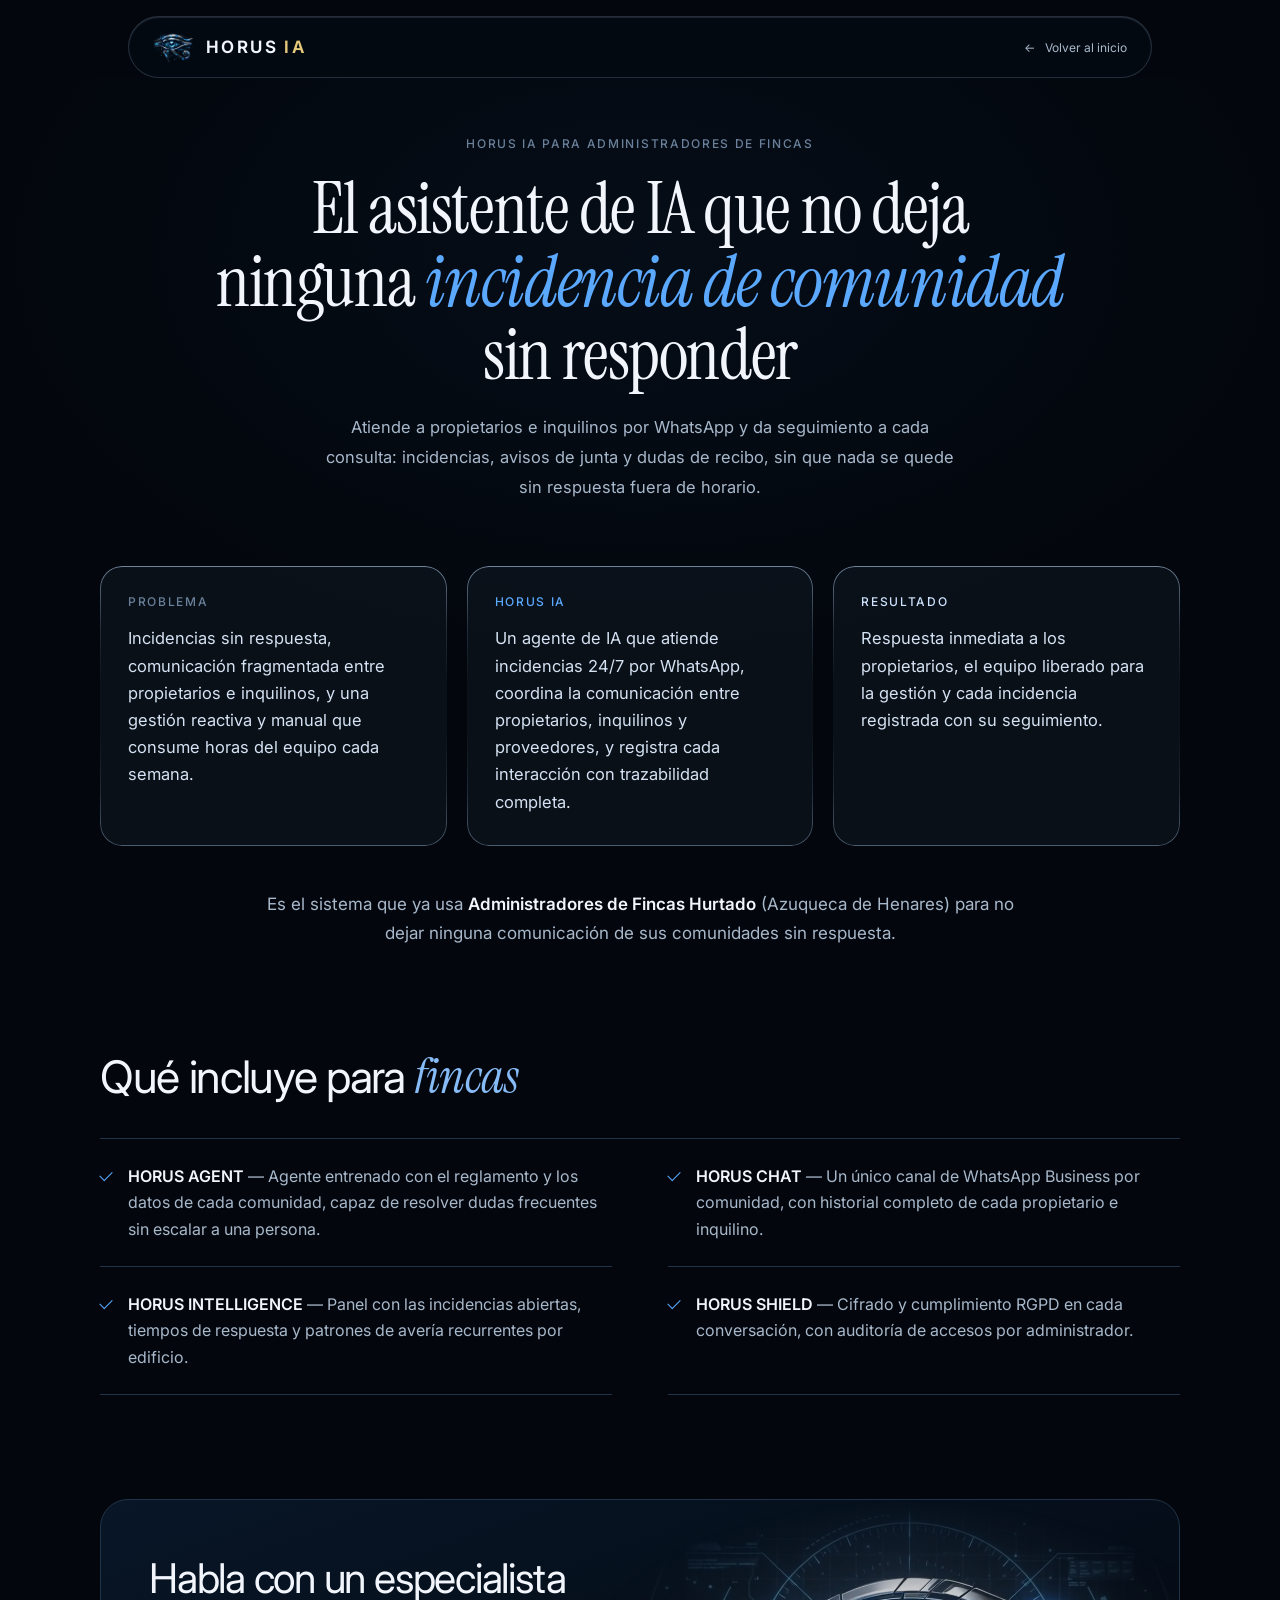
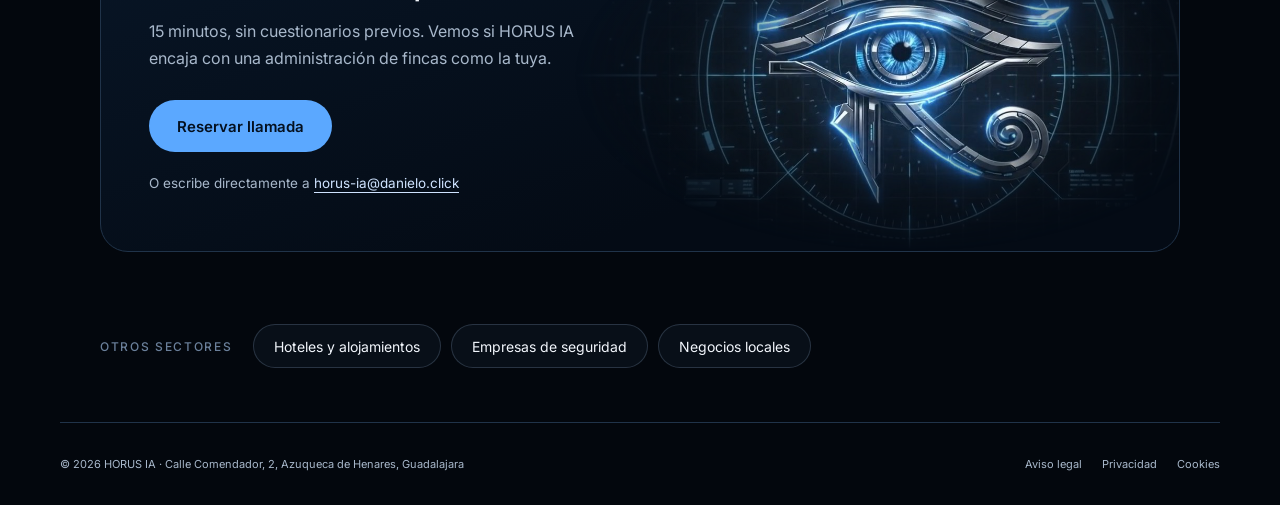
==== commit 4cfaa309: "Add live chat demo, client cases, founder photo and Instagram link - New "Pruébalo" section: suggest" ====
--- a/administradores-de-fincas.html
+++ b/administradores-de-fincas.html
@@ -34,6 +34,7 @@
 <link rel="stylesheet" href="agenda.css">
 <link rel="stylesheet" href="typography.css">
 <link rel="stylesheet" href="pages.css">
+<script src="analytics.js" defer></script>
 </head>
 <body>
 
@@ -50,7 +51,7 @@
   <div class="booking-intro">
     <p class="eyebrow">HORUS IA para administradores de fincas</p>
     <h1>El asistente de IA que no deja<br>ninguna <em>incidencia de comunidad</em> sin responder</h1>
-    <p class="intro-description">Automatiza la atención a propietarios e inquilinos por WhatsApp: incidencias, avisos de junta y dudas de recibo, sin que nada se quede sin respuesta fuera de horario.</p>
+    <p class="intro-description">Atiende a propietarios e inquilinos por WhatsApp y da seguimiento a cada consulta: incidencias, avisos de junta y dudas de recibo, sin que nada se quede sin respuesta fuera de horario.</p>
   </div>
 
   <div class="cols">
@@ -64,7 +65,7 @@
     </div>
     <div class="col-card">
       <span class="col-label result">Resultado</span>
-      <p>Respuesta inmediata a los propietarios, el equipo liberado para gestión estratégica y cero incidencias sin registrar.</p>
+      <p>Respuesta inmediata a los propietarios, el equipo liberado para la gestión y cada incidencia registrada con su seguimiento.</p>
     </div>
   </div>
 
@@ -81,8 +82,8 @@
 
   <div class="cta-card">
     <h2>Habla con un especialista</h2>
-    <p>15 minutos, sin cuestionarios previos. Vemos si HORUS IA encaja con una administración de fincas como el tuyo.</p>
-    <a href="agenda.html" class="cta-btn">Reservar llamada</a>
+    <p>15 minutos, sin cuestionarios previos. Vemos si HORUS IA encaja con una administración de fincas como la tuya.</p>
+    <a href="agenda.html" class="cta-btn" data-umami-event="agendar-llamada" data-umami-event-origen="sector-fincas">Reservar llamada</a>
     <p class="cta-secondary">O escribe directamente a <a href="mailto:horus-ia@danielo.click">horus-ia@danielo.click</a></p>
   </div>
 
--- a/agenda.css
+++ b/agenda.css
@@ -34,6 +34,10 @@
 .call-details { display: flex; justify-content: center; flex-wrap: wrap; list-style: none; padding: 0; margin: 25px 0 38px; gap: 10px 28px; color: #cbdbec; font-size: 12px; }
 .call-details li { display: flex; align-items: center; gap: 8px; }
 .call-details span { color: var(--blue-bright); }
+.call-host { display: inline-flex; align-items: center; gap: 12px; margin: -12px 0 36px; padding: 5px 18px 5px 5px; border: 1px solid var(--line); border-radius: 999px; background: var(--surface); color: var(--muted); font-size: 13px; line-height: 1.4; text-align: left; }
+.call-host img { width: 40px; height: 40px; flex-shrink: 0; border-radius: 50%; object-fit: cover; }
+.call-host strong { color: var(--text); font-weight: 600; }
+.call-host span { text-wrap: balance; }
 .booking-section { max-width: 1080px; margin: 0 auto; }
 .booking-heading { margin: 0 0 18px; text-align: center; }
 h2 { margin: 0; font-family: var(--font-heading, var(--font-body, Inter, Arial, sans-serif)); font-weight: 500; font-size: 16px; line-height: 1.5; letter-spacing: -.015em; }
@@ -75,6 +79,7 @@
   .intro-description { padding-inline: 9px; font-size: 13px; margin-top: 20px; line-height: 1.8; }
   .call-details { margin-block: 22px 33px; gap: 10px 15px; font-size: 10px; }
   .call-details li { gap: 5px; }
+  .call-host { margin: -10px 0 30px; font-size: 12px; }
   h2 { font-size: 14px; padding-inline: 15px; }
   .booking-card { padding: 5px; border-radius: 14px; }
   #cal-booking-inline { min-height: 700px; }
